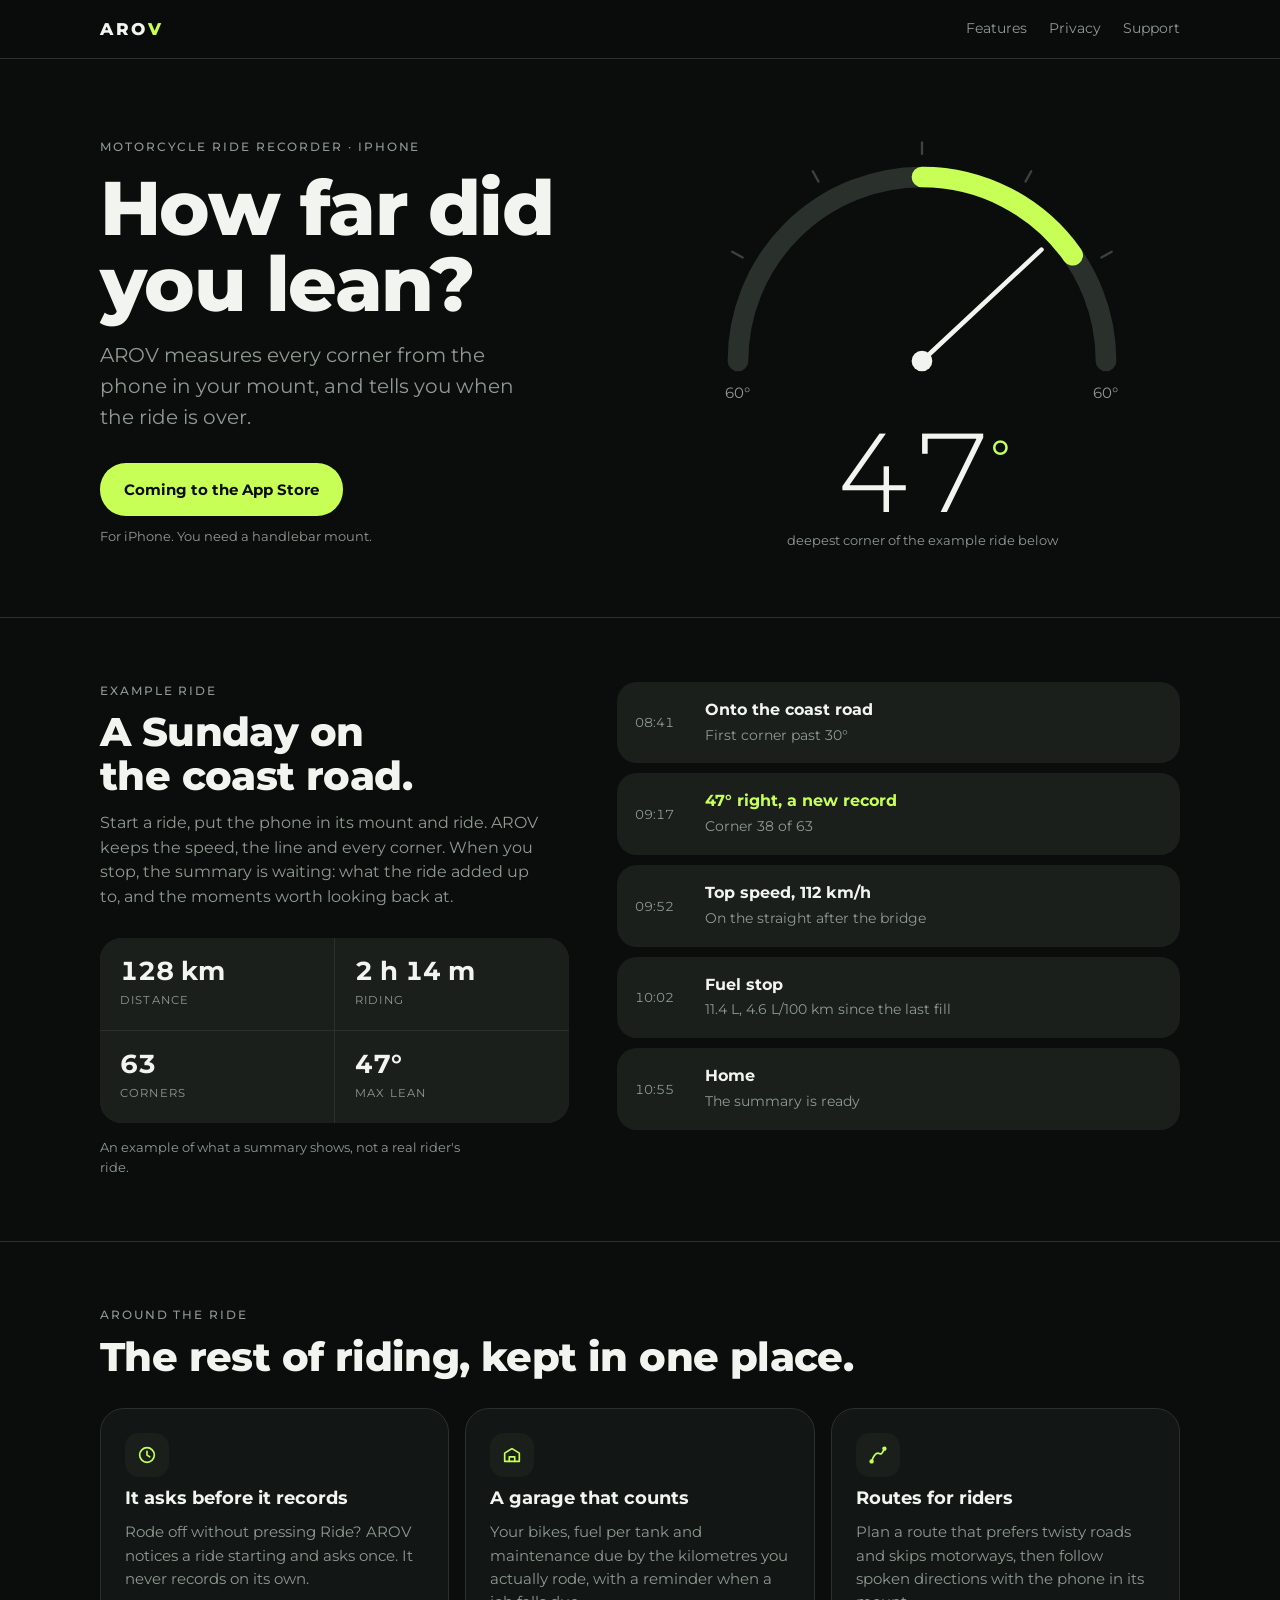
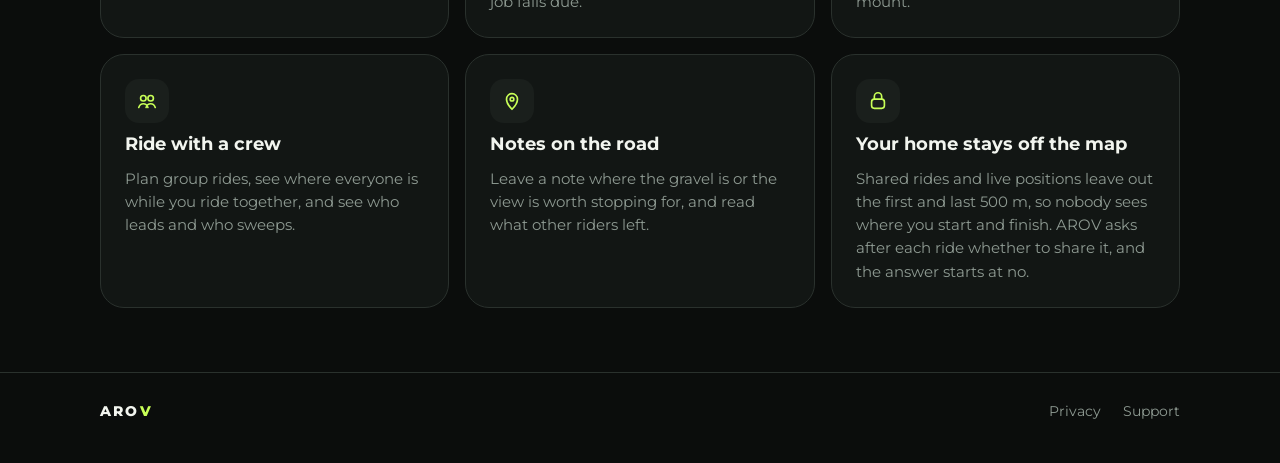
==== index.html @ 16f26c72 "AROV's public site: the lean gauge up front, privacy and support pages Lives in site/ and is publish" ====
<!doctype html>
<html lang="en">
<head>
<meta charset="utf-8">
<meta name="viewport" content="width=device-width, initial-scale=1, viewport-fit=cover">
<title>AROV — motorcycle ride recorder</title>
<meta name="description" content="AROV records your motorcycle rides from the mount: speed, corners and how far you lean, with a summary waiting when you stop.">
<meta name="theme-color" content="#0B0D0C">
<link rel="icon" href="favicon.png">
<link rel="stylesheet" href="style.css">
</head>
<body>
<header class="top gutter">
  <div class="inner">
    <a class="word" href="./">ARO<i>V</i></a>
    <nav><a href="#ride">Features</a><a href="privacy.html">Privacy</a><a href="support.html">Support</a></nav>
  </div>
</header>

<main>
  <section class="hero gutter">
    <div class="inner">
      <div>
        <p class="eyebrow">Motorcycle ride recorder · iPhone</p>
        <h1>How far did you lean?</h1>
        <p class="lede">AROV measures every corner from the phone in your mount, and tells you when the ride is over.</p>
        <div class="cta">
          <span class="pill go">Coming to the App Store</span>
          <small>For iPhone. You need a handlebar mount.</small>
        </div>
      </div>
      <div class="dial" role="img" aria-label="A lean angle gauge reading 47 degrees">
        <svg viewBox="0 0 400 244" aria-hidden="true">
          <path d="M40 200 A160 160 0 0 1 360 200" stroke="#2A312D" stroke-width="18" fill="none" stroke-linecap="round"/>
          <path d="M200 40 A160 160 0 0 1 331 108" stroke="#C8FF57" stroke-width="18" fill="none" stroke-linecap="round"/>
          <g stroke="#3A433D" stroke-width="2" stroke-linecap="round">
            <line x1="200" y1="20" x2="200" y2="10"/><line x1="290" y1="44" x2="295" y2="35"/><line x1="356" y1="110" x2="365" y2="105"/>
            <line x1="110" y1="44" x2="105" y2="35"/><line x1="44" y1="110" x2="35" y2="105"/>
          </g>
          <g fill="#8E9A92" font-size="13" font-family="Montserrat, sans-serif" text-anchor="middle">
            <text x="40" y="232">60°</text><text x="360" y="232">60°</text>
          </g>
          <g class="needle"><line x1="200" y1="200" x2="200" y2="58" stroke="#F2F5EF" stroke-width="4" stroke-linecap="round"/></g>
          <circle cx="200" cy="200" r="9" fill="#F2F5EF"/>
        </svg>
        <div class="read"><b>47<sup>°</sup></b><span>deepest corner of the example ride below</span></div>
      </div>
    </div>
  </section>

  <section class="ride gutter" id="ride">
    <div class="inner">
      <div class="intro">
        <p class="eyebrow">Example ride</p>
        <h2>A Sunday on the coast road.</h2>
        <p>Start a ride, put the phone in its mount and ride. AROV keeps the speed, the line and every corner. When you stop, the summary is waiting: what the ride added up to, and the moments worth looking back at.</p>
        <div class="stats">
          <div><b>128 km</b><span>Distance</span></div>
          <div><b>2 h 14 m</b><span>Riding</span></div>
          <div><b>63</b><span>Corners</span></div>
          <div><b>47°</b><span>Max lean</span></div>
        </div>
        <p class="note">An example of what a summary shows, not a real rider's ride.</p>
      </div>
      <ol class="moments">
        <li><time>08:41</time><div><b>Onto the coast road</b><span>First corner past 30°</span></div></li>
        <li class="hi"><time>09:17</time><div><b>47° right, a new record</b><span>Corner 38 of 63</span></div></li>
        <li><time>09:52</time><div><b>Top speed, 112 km/h</b><span>On the straight after the bridge</span></div></li>
        <li><time>10:02</time><div><b>Fuel stop</b><span>11.4 L, 4.6 L/100 km since the last fill</span></div></li>
        <li><time>10:55</time><div><b>Home</b><span>The summary is ready</span></div></li>
      </ol>
    </div>
  </section>

  <section class="more gutter">
    <div class="inner">
      <p class="eyebrow">Around the ride</p>
      <h2>The rest of riding, kept in one place.</h2>
      <div class="grid">
        <article class="feat">
          <div class="ic"><svg viewBox="0 0 24 24"><circle cx="12" cy="12" r="8"/><path d="M12 8v4l3 2"/></svg></div>
          <h3>It asks before it records</h3>
          <p>Rode off without pressing Ride? AROV notices a ride starting and asks once. It never records on its own.</p>
        </article>
        <article class="feat">
          <div class="ic"><svg viewBox="0 0 24 24"><path d="M4 10l8-5 8 5v9H4z"/><path d="M9 19v-5h6v5"/></svg></div>
          <h3>A garage that counts</h3>
          <p>Your bikes, fuel per tank and maintenance due by the kilometres you actually rode, with a reminder when a job falls due.</p>
        </article>
        <article class="feat">
          <div class="ic"><svg viewBox="0 0 24 24"><path d="M5 19c2-6 4-9 7-9s3 4 7-5"/><circle cx="5" cy="19" r="1.5"/><circle cx="19" cy="5" r="1.5"/></svg></div>
          <h3>Routes for riders</h3>
          <p>Plan a route that prefers twisty roads and skips motorways, then follow spoken directions with the phone in its mount.</p>
        </article>
        <article class="feat">
          <div class="ic"><svg viewBox="0 0 24 24"><circle cx="8" cy="9" r="3"/><circle cx="16" cy="9" r="3"/><path d="M3 19c1-3 3-4 5-4s4 1 5 4M11 19c1-3 3-4 5-4s4 1 5 4"/></svg></div>
          <h3>Ride with a crew</h3>
          <p>Plan group rides, see where everyone is while you ride together, and see who leads and who sweeps.</p>
        </article>
        <article class="feat">
          <div class="ic"><svg viewBox="0 0 24 24"><path d="M12 21s-6-6-6-11a6 6 0 0 1 12 0c0 5-6 11-6 11z"/><circle cx="12" cy="10" r="2"/></svg></div>
          <h3>Notes on the road</h3>
          <p>Leave a note where the gravel is or the view is worth stopping for, and read what other riders left.</p>
        </article>
        <article class="feat">
          <div class="ic"><svg viewBox="0 0 24 24"><rect x="5" y="10" width="14" height="10" rx="3"/><path d="M8 10V7a4 4 0 0 1 8 0v3"/></svg></div>
          <h3>Your home stays off the map</h3>
          <p>Shared rides and live positions leave out the first and last 500 m, so nobody sees where you start and finish. AROV asks after each ride whether to share it, and the answer starts at no.</p>
        </article>
      </div>
    </div>
  </section>
</main>

<footer class="gutter">
  <div class="inner">
    <span class="word">ARO<i>V</i></span>
    <a href="privacy.html">Privacy</a>
    <a href="support.html">Support</a>
  </div>
</footer>
</body>
</html>
---- style.css ----
/* AROV's public site. Dark only, like the app. Montserrat stands in for Gotham,
   which is licensed for the app and may not be served from a public page. */

@font-face { font-family: "Montserrat"; font-weight: 300; font-display: swap; src: url("fonts/montserrat-latin-300-normal.woff2") format("woff2"); }
@font-face { font-family: "Montserrat"; font-weight: 400; font-display: swap; src: url("fonts/montserrat-latin-400-normal.woff2") format("woff2"); }
@font-face { font-family: "Montserrat"; font-weight: 500; font-display: swap; src: url("fonts/montserrat-latin-500-normal.woff2") format("woff2"); }
@font-face { font-family: "Montserrat"; font-weight: 700; font-display: swap; src: url("fonts/montserrat-latin-700-normal.woff2") format("woff2"); }
@font-face { font-family: "Montserrat"; font-weight: 800; font-display: swap; src: url("fonts/montserrat-latin-800-normal.woff2") format("woff2"); }

:root {
  --ink: #0B0D0C;
  --night: #121614;
  --card: #1A1F1C;
  --line: #2A312D;
  --fg: #F2F5EF;
  --muted: #8E9A92;
  --lime: #C8FF57;
  --font: "Montserrat", "Gotham", system-ui, -apple-system, sans-serif;
  color-scheme: dark;
}

* { box-sizing: border-box; }
html { -webkit-text-size-adjust: 100%; }
body { margin: 0; background: var(--ink); color: var(--fg); font-family: var(--font); font-size: 16px; line-height: 1.55; }
a { color: inherit; }
a:focus-visible { outline: 2px solid var(--lime); outline-offset: 3px; border-radius: 4px; }

.gutter { padding-left: max(20px, env(safe-area-inset-left, 0px)); padding-right: max(20px, env(safe-area-inset-right, 0px)); }
.inner { max-width: 1080px; margin: 0 auto; }

/* header */
.top { position: sticky; top: 0; z-index: 5; background: color-mix(in srgb, var(--ink) 86%, transparent); backdrop-filter: blur(10px); -webkit-backdrop-filter: blur(10px); border-bottom: 1px solid var(--line); }
.top .inner { display: flex; align-items: center; gap: 24px; padding-block: 16px; }
.word { font-weight: 800; letter-spacing: .16em; font-size: 17px; text-decoration: none; }
.word i { font-style: normal; color: var(--lime); }
.top nav { margin-left: auto; display: flex; gap: 22px; font-size: 14px; }
.top nav a { color: var(--muted); text-decoration: none; }
.top nav a:hover, .top nav a[aria-current] { color: var(--fg); }

/* type */
.eyebrow { font-size: 12px; letter-spacing: .16em; text-transform: uppercase; color: var(--muted); font-weight: 500; margin: 0; }
h1, h2, h3 { text-wrap: balance; margin: 0; }
h1 { font-weight: 800; font-size: clamp(40px, 7vw, 76px); line-height: 1; letter-spacing: -0.02em; margin-block: 14px 18px; }
h2 { font-weight: 800; font-size: clamp(28px, 4vw, 40px); line-height: 1.08; letter-spacing: -0.015em; margin-block: 10px 14px; }
h3 { font-weight: 700; font-size: 18px; line-height: 1.3; }
.lede { font-size: clamp(17px, 2vw, 20px); color: var(--muted); max-width: 34ch; margin: 0; }
p { margin: 0; }

.pill { display: inline-flex; align-items: center; gap: 10px; border-radius: 26px; padding: 15px 24px; font-weight: 700; font-size: 15px; text-decoration: none; }
.pill.go { background: var(--lime); color: var(--ink); }

/* hero */
.hero .inner { display: grid; grid-template-columns: minmax(0, 1fr) minmax(0, 1fr); gap: 48px; align-items: center; padding-block: 72px 64px; }
.hero .cta { margin-top: 30px; display: flex; flex-direction: column; align-items: flex-start; gap: 10px; }
.hero .cta small { color: var(--muted); font-size: 13px; }
.dial { position: relative; max-width: 460px; width: 100%; justify-self: center; }
.dial svg { display: block; width: 100%; height: auto; }
.needle { transform-origin: 200px 200px; transform: rotate(47deg); }
@media (prefers-reduced-motion: no-preference) {
  .needle { animation: lean 7s ease-in-out infinite; }
  @keyframes lean { 0%, 100% { transform: rotate(-12deg); } 28% { transform: rotate(47deg); } 52% { transform: rotate(6deg); } 76% { transform: rotate(-36deg); } }
}
.dial .read { text-align: center; margin-top: 4px; }
.dial .read b { display: block; font-weight: 300; font-size: clamp(64px, 11vw, 112px); line-height: 1; font-variant-numeric: tabular-nums; }
.dial .read b sup { font-size: .4em; color: var(--lime); font-weight: 500; vertical-align: .9em; }
.dial .read span { font-size: 13px; color: var(--muted); }

/* sample ride */
.ride { border-top: 1px solid var(--line); }
.ride .inner { padding-block: 64px; display: grid; grid-template-columns: minmax(0, 5fr) minmax(0, 6fr); gap: 48px; }
.ride .intro p:not(.eyebrow) { color: var(--muted); max-width: 40ch; }
.stats { display: grid; grid-template-columns: repeat(2, minmax(0, 1fr)); gap: 1px; background: var(--line); border-radius: 22px; overflow: hidden; margin-top: 28px; }
.stats div { background: var(--card); padding: 18px 20px; font-variant-numeric: tabular-nums; }
.stats b { display: block; font-size: 26px; font-weight: 700; line-height: 1.2; }
.stats span { font-size: 11.5px; color: var(--muted); letter-spacing: .1em; text-transform: uppercase; }
.moments { list-style: none; margin: 0; padding: 0; display: grid; gap: 10px; align-content: start; }
.moments li { display: grid; grid-template-columns: 56px minmax(0, 1fr); gap: 14px; align-items: center; background: var(--card); border-radius: 20px; padding: 16px 18px; }
.moments time { font-size: 13px; color: var(--muted); font-variant-numeric: tabular-nums; }
.moments b { display: block; font-weight: 700; }
.moments span { font-size: 14px; color: var(--muted); }
.moments .hi b { color: var(--lime); }
.note { font-size: 13px; color: var(--muted); margin-top: 14px; }

/* features */
.more { border-top: 1px solid var(--line); }
.more .inner { padding-block: 64px; }
.grid { display: grid; grid-template-columns: repeat(3, minmax(0, 1fr)); gap: 16px; margin-top: 30px; }
.feat { background: var(--night); border: 1px solid var(--line); border-radius: 24px; padding: 24px; display: grid; gap: 10px; align-content: start; }
.feat .ic { width: 44px; height: 44px; border-radius: 14px; background: var(--card); display: grid; place-items: center; }
.feat .ic svg { width: 22px; height: 22px; stroke: var(--lime); fill: none; stroke-width: 1.8; stroke-linecap: round; stroke-linejoin: round; }
.feat p { color: var(--muted); font-size: 15px; }

/* plain text pages */
.doc .inner { max-width: 720px; padding-block: 56px 72px; }
.doc h1 { font-size: clamp(36px, 6vw, 56px); }
.doc h2 { font-size: 22px; margin-block: 40px 10px; }
.doc p, .doc li { color: #C9D1CB; }
.doc p + p { margin-top: 12px; }
.doc ul { padding-left: 20px; display: grid; gap: 8px; margin: 12px 0 0; }
.doc strong { color: var(--fg); font-weight: 500; }
.doc .updated { color: var(--muted); font-size: 14px; }
.mail { display: inline-block; margin-top: 14px; font-weight: 700; font-size: 18px; color: var(--lime); text-decoration: none; border-bottom: 1px solid currentColor; }

/* footer */
footer { border-top: 1px solid var(--line); }
footer .inner { display: flex; flex-wrap: wrap; align-items: center; gap: 22px; padding-block: 28px 40px; font-size: 14px; color: var(--muted); }
footer .word { font-size: 14px; color: var(--fg); margin-right: auto; }
footer a { text-decoration: none; }
footer a:hover { color: var(--fg); }

@media (max-width: 860px) {
  .hero .inner, .ride .inner { grid-template-columns: minmax(0, 1fr); gap: 36px; }
  .hero .inner { padding-block: 44px 48px; }
  .grid { grid-template-columns: minmax(0, 1fr); }
  .top nav { gap: 16px; }
}
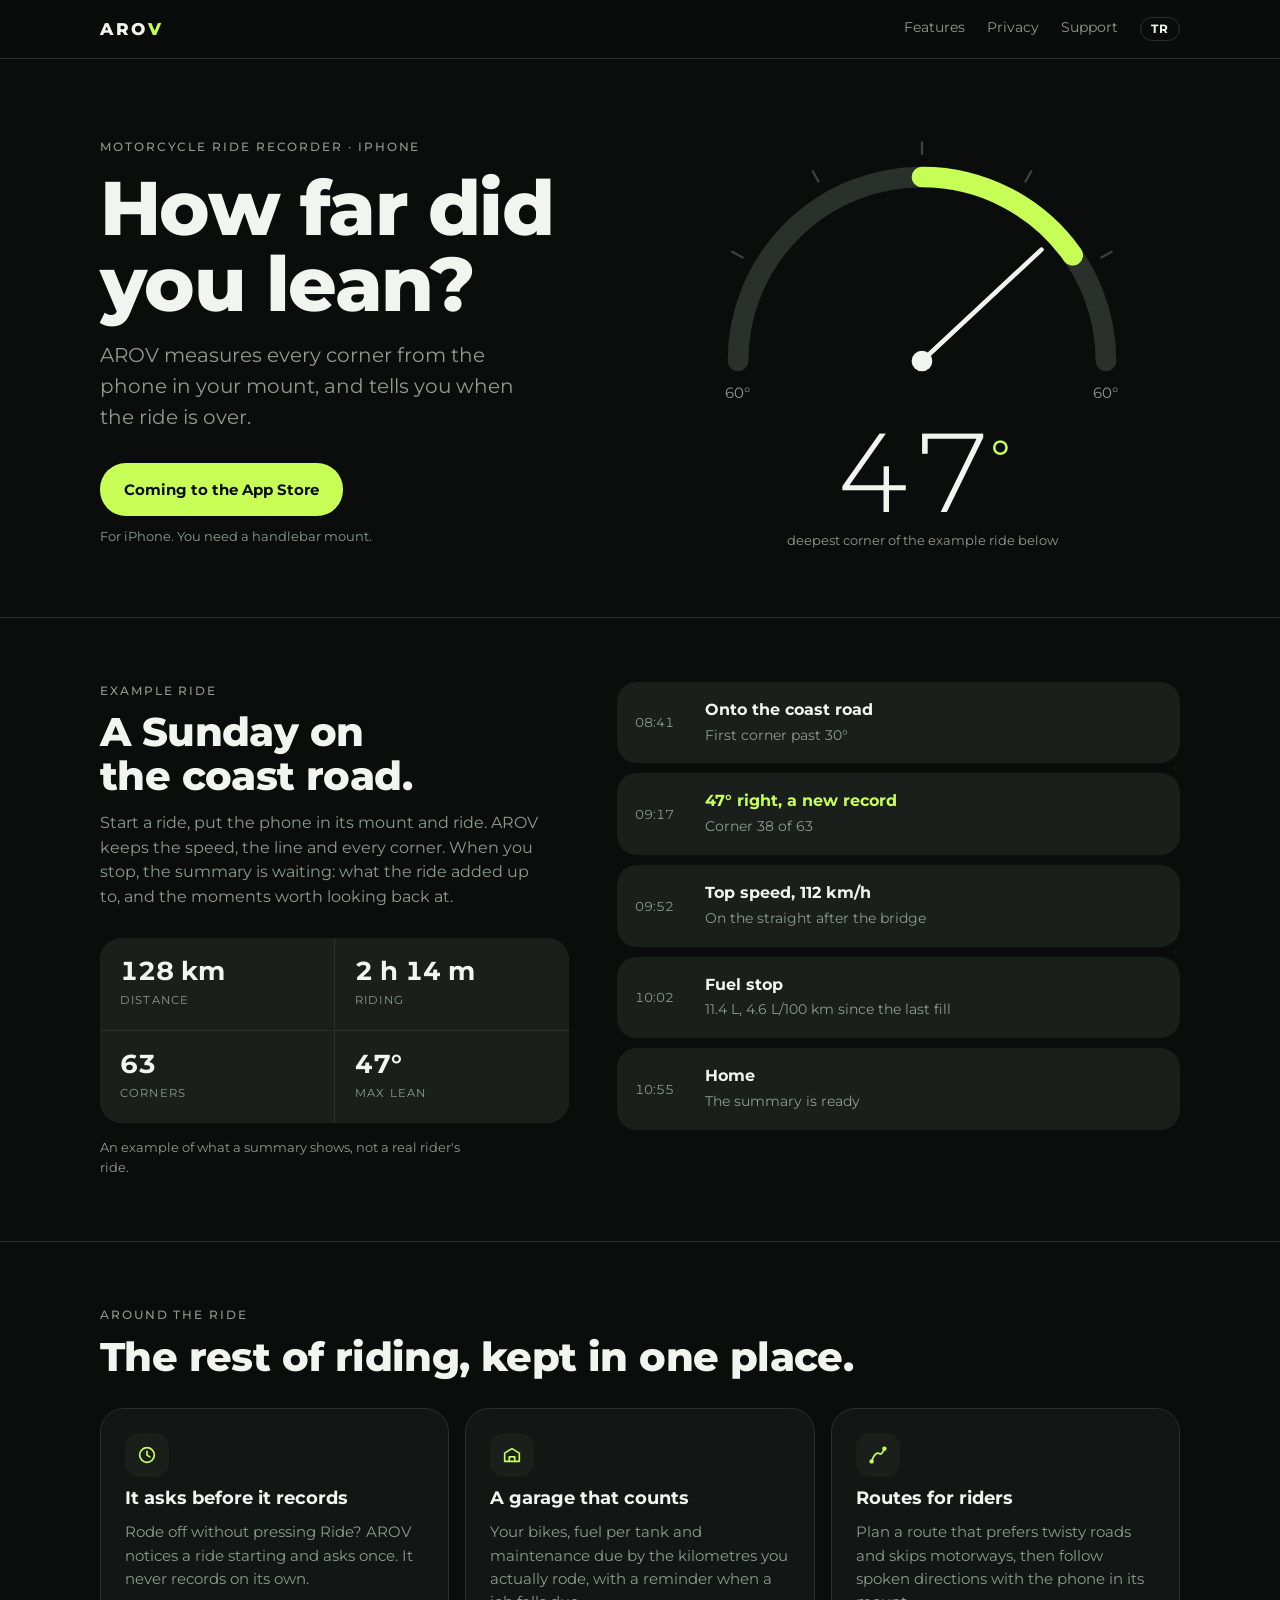
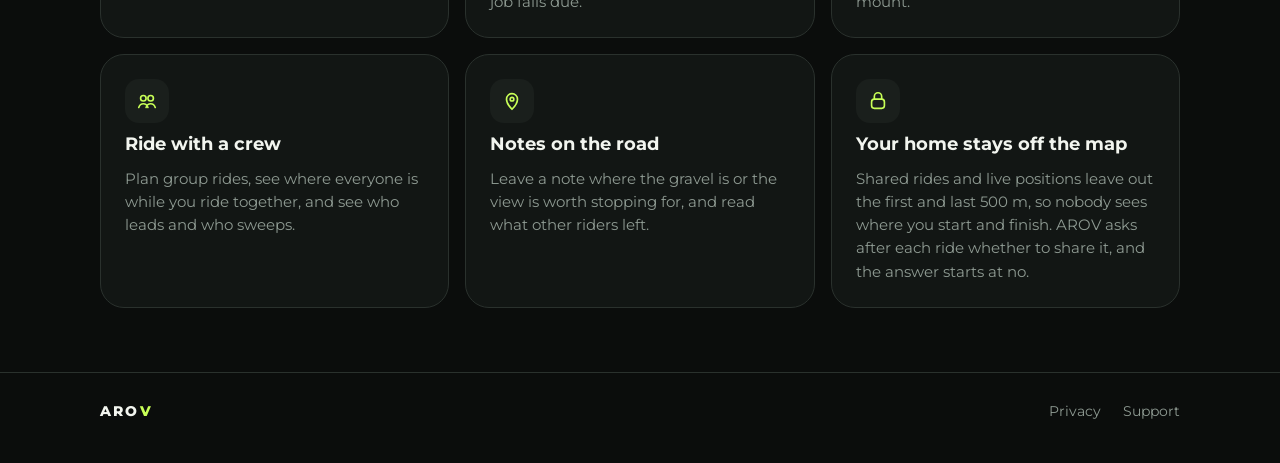
==== commit 6f67ae36: "The site in Turkish too, under /tr Same three pages, a TR/EN switch in the header and hreflang links" ====
--- a/index.html
+++ b/index.html
@@ -7,13 +7,16 @@
 <meta name="description" content="AROV records your motorcycle rides from the mount: speed, corners and how far you lean, with a summary waiting when you stop.">
 <meta name="theme-color" content="#0B0D0C">
 <link rel="icon" href="favicon.png">
+<link rel="alternate" hreflang="en" href="https://arov.app/">
+<link rel="alternate" hreflang="tr" href="https://arov.app/tr/">
+<link rel="alternate" hreflang="x-default" href="https://arov.app/">
 <link rel="stylesheet" href="style.css">
 </head>
 <body>
 <header class="top gutter">
   <div class="inner">
     <a class="word" href="./">ARO<i>V</i></a>
-    <nav><a href="#ride">Features</a><a href="privacy.html">Privacy</a><a href="support.html">Support</a></nav>
+    <nav><a href="#ride">Features</a><a href="privacy.html">Privacy</a><a href="support.html">Support</a><a class="lang" href="tr/" hreflang="tr" lang="tr" aria-label="Türkçe">TR</a></nav>
   </div>
 </header>
 
--- a/style.css
+++ b/style.css
@@ -1,11 +1,17 @@
 /* AROV's public site. Dark only, like the app. Montserrat stands in for Gotham,
    which is licensed for the app and may not be served from a public page. */
 
-@font-face { font-family: "Montserrat"; font-weight: 300; font-display: swap; src: url("fonts/montserrat-latin-300-normal.woff2") format("woff2"); }
-@font-face { font-family: "Montserrat"; font-weight: 400; font-display: swap; src: url("fonts/montserrat-latin-400-normal.woff2") format("woff2"); }
-@font-face { font-family: "Montserrat"; font-weight: 500; font-display: swap; src: url("fonts/montserrat-latin-500-normal.woff2") format("woff2"); }
-@font-face { font-family: "Montserrat"; font-weight: 700; font-display: swap; src: url("fonts/montserrat-latin-700-normal.woff2") format("woff2"); }
-@font-face { font-family: "Montserrat"; font-weight: 800; font-display: swap; src: url("fonts/montserrat-latin-800-normal.woff2") format("woff2"); }
+/* latin, then latin-ext for Turkish (ğ ş İ …) */
+@font-face { font-family: "Montserrat"; font-weight: 300; font-display: swap; src: url("fonts/montserrat-latin-300-normal.woff2") format("woff2"); unicode-range: U+0000-00FF,U+0131,U+0152-0153,U+02BB-02BC,U+02C6,U+02DA,U+02DC,U+0304,U+0308,U+0329,U+2000-206F,U+2074,U+20AC,U+2122,U+2191,U+2193,U+2212,U+2215,U+FEFF,U+FFFD; }
+@font-face { font-family: "Montserrat"; font-weight: 400; font-display: swap; src: url("fonts/montserrat-latin-400-normal.woff2") format("woff2"); unicode-range: U+0000-00FF,U+0131,U+0152-0153,U+02BB-02BC,U+02C6,U+02DA,U+02DC,U+0304,U+0308,U+0329,U+2000-206F,U+2074,U+20AC,U+2122,U+2191,U+2193,U+2212,U+2215,U+FEFF,U+FFFD; }
+@font-face { font-family: "Montserrat"; font-weight: 500; font-display: swap; src: url("fonts/montserrat-latin-500-normal.woff2") format("woff2"); unicode-range: U+0000-00FF,U+0131,U+0152-0153,U+02BB-02BC,U+02C6,U+02DA,U+02DC,U+0304,U+0308,U+0329,U+2000-206F,U+2074,U+20AC,U+2122,U+2191,U+2193,U+2212,U+2215,U+FEFF,U+FFFD; }
+@font-face { font-family: "Montserrat"; font-weight: 700; font-display: swap; src: url("fonts/montserrat-latin-700-normal.woff2") format("woff2"); unicode-range: U+0000-00FF,U+0131,U+0152-0153,U+02BB-02BC,U+02C6,U+02DA,U+02DC,U+0304,U+0308,U+0329,U+2000-206F,U+2074,U+20AC,U+2122,U+2191,U+2193,U+2212,U+2215,U+FEFF,U+FFFD; }
+@font-face { font-family: "Montserrat"; font-weight: 800; font-display: swap; src: url("fonts/montserrat-latin-800-normal.woff2") format("woff2"); unicode-range: U+0000-00FF,U+0131,U+0152-0153,U+02BB-02BC,U+02C6,U+02DA,U+02DC,U+0304,U+0308,U+0329,U+2000-206F,U+2074,U+20AC,U+2122,U+2191,U+2193,U+2212,U+2215,U+FEFF,U+FFFD; }
+@font-face { font-family: "Montserrat"; font-weight: 300; font-display: swap; src: url("fonts/montserrat-latin-ext-300-normal.woff2") format("woff2"); unicode-range: U+0100-02AF,U+0304,U+0308,U+0329,U+1E00-1E9F,U+1EF2-1EFF,U+2020,U+20A0-20AB,U+20AD-20C0,U+2113,U+2C60-2C7F,U+A720-A7FF; }
+@font-face { font-family: "Montserrat"; font-weight: 400; font-display: swap; src: url("fonts/montserrat-latin-ext-400-normal.woff2") format("woff2"); unicode-range: U+0100-02AF,U+0304,U+0308,U+0329,U+1E00-1E9F,U+1EF2-1EFF,U+2020,U+20A0-20AB,U+20AD-20C0,U+2113,U+2C60-2C7F,U+A720-A7FF; }
+@font-face { font-family: "Montserrat"; font-weight: 500; font-display: swap; src: url("fonts/montserrat-latin-ext-500-normal.woff2") format("woff2"); unicode-range: U+0100-02AF,U+0304,U+0308,U+0329,U+1E00-1E9F,U+1EF2-1EFF,U+2020,U+20A0-20AB,U+20AD-20C0,U+2113,U+2C60-2C7F,U+A720-A7FF; }
+@font-face { font-family: "Montserrat"; font-weight: 700; font-display: swap; src: url("fonts/montserrat-latin-ext-700-normal.woff2") format("woff2"); unicode-range: U+0100-02AF,U+0304,U+0308,U+0329,U+1E00-1E9F,U+1EF2-1EFF,U+2020,U+20A0-20AB,U+20AD-20C0,U+2113,U+2C60-2C7F,U+A720-A7FF; }
+@font-face { font-family: "Montserrat"; font-weight: 800; font-display: swap; src: url("fonts/montserrat-latin-ext-800-normal.woff2") format("woff2"); unicode-range: U+0100-02AF,U+0304,U+0308,U+0329,U+1E00-1E9F,U+1EF2-1EFF,U+2020,U+20A0-20AB,U+20AD-20C0,U+2113,U+2C60-2C7F,U+A720-A7FF; }
 
 :root {
   --ink: #0B0D0C;
@@ -36,6 +42,8 @@
 .top nav { margin-left: auto; display: flex; gap: 22px; font-size: 14px; }
 .top nav a { color: var(--muted); text-decoration: none; }
 .top nav a:hover, .top nav a[aria-current] { color: var(--fg); }
+.top nav a.lang { border: 1px solid var(--line); border-radius: 99px; padding: 2px 10px; font-size: 12px; font-weight: 700; letter-spacing: .08em; color: var(--fg); }
+.top nav a.lang:hover { border-color: var(--lime); }
 
 /* type */
 .eyebrow { font-size: 12px; letter-spacing: .16em; text-transform: uppercase; color: var(--muted); font-weight: 500; margin: 0; }
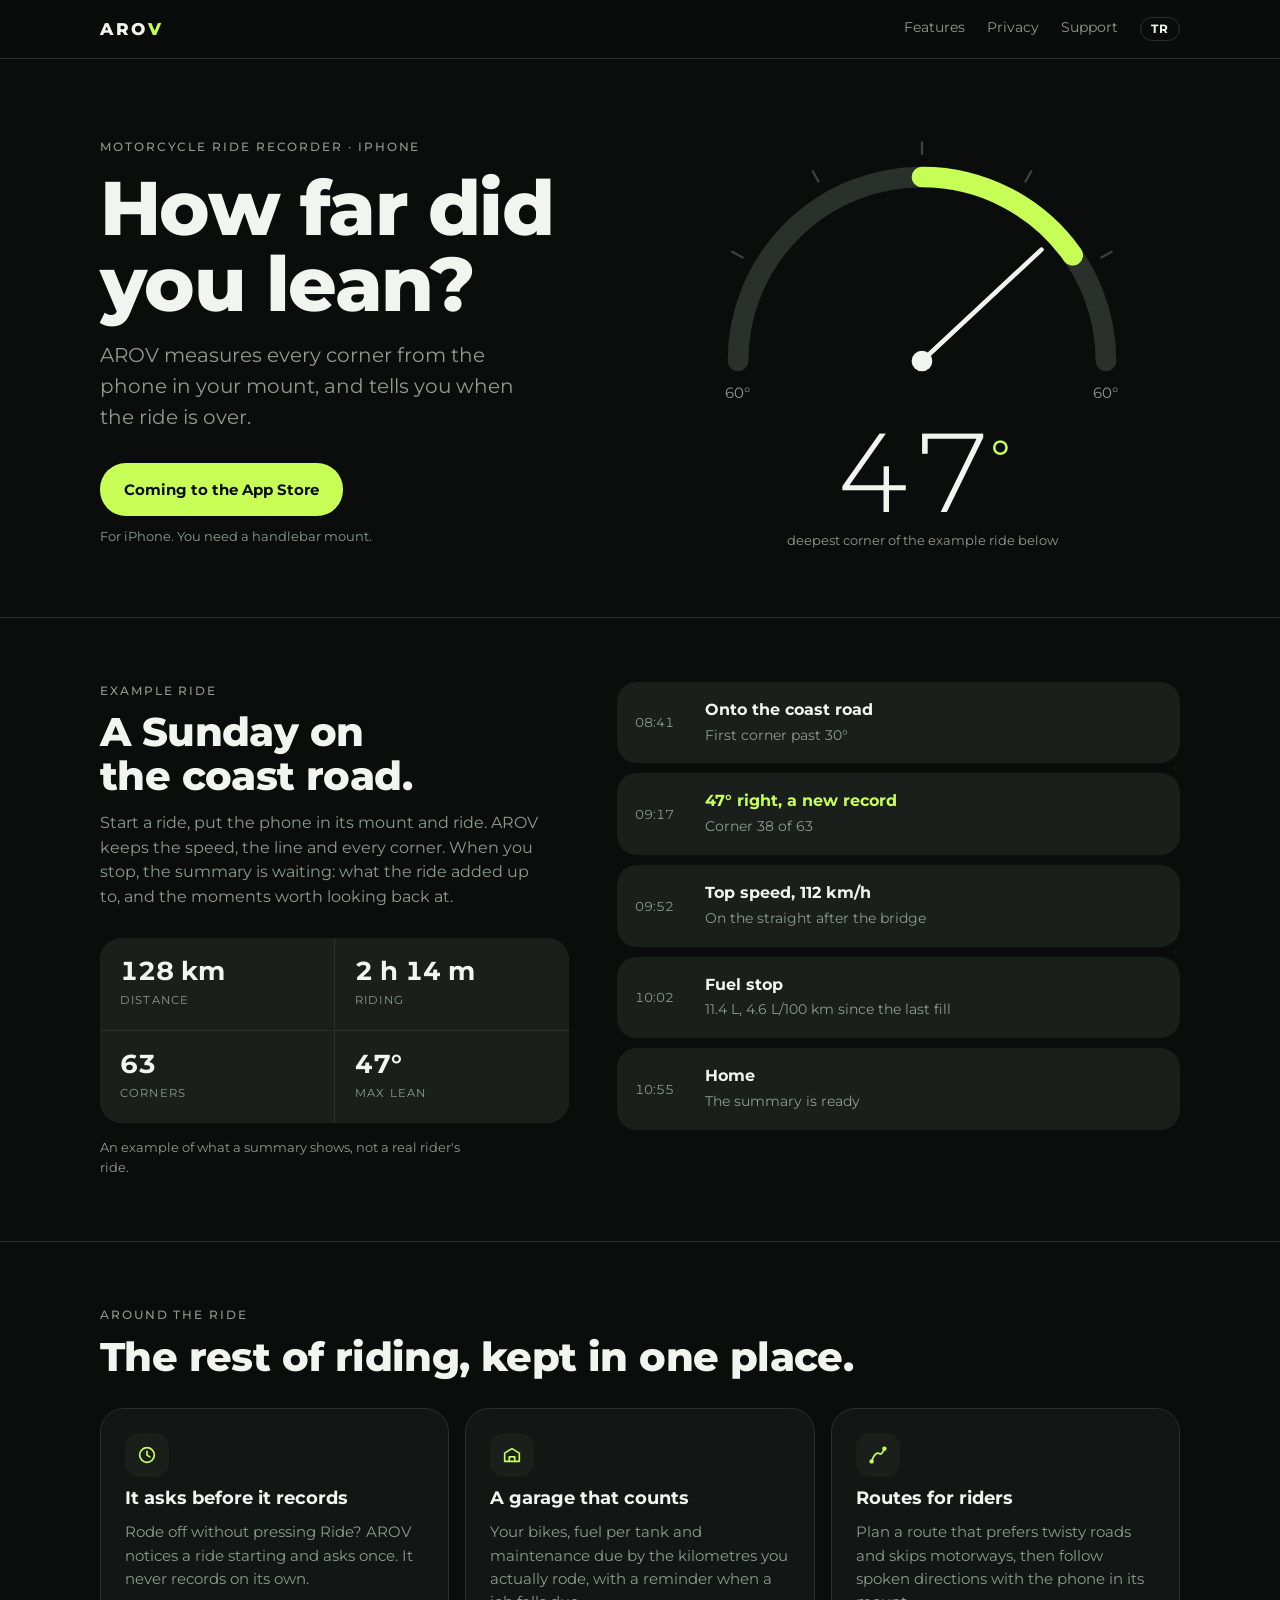
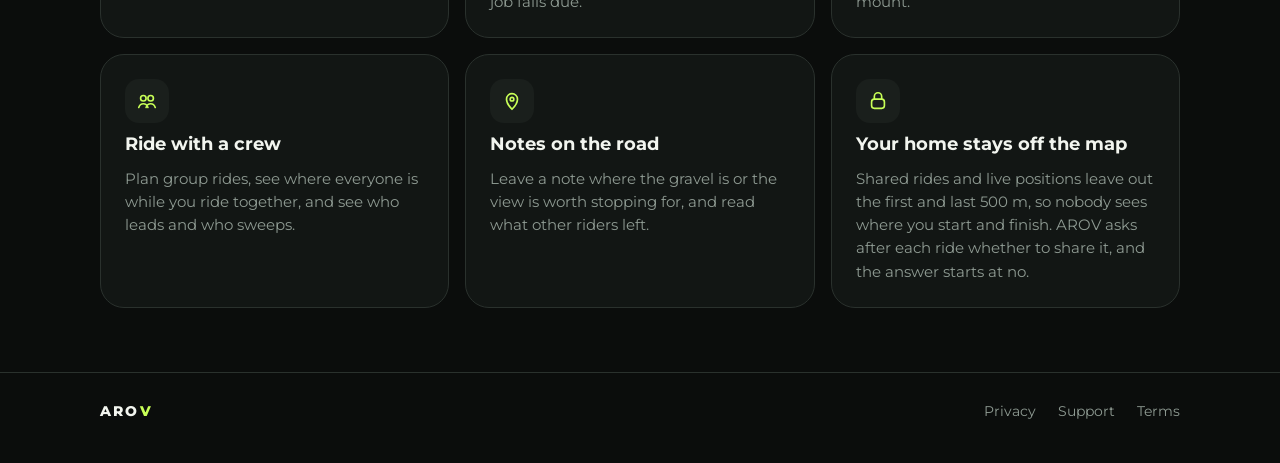
==== commit c6c81c02: "Terms of use on the site, in English and Turkish Who AROV is with, riding first, the account, what i" ====
--- a/index.html
+++ b/index.html
@@ -7,6 +7,15 @@
 <meta name="description" content="AROV records your motorcycle rides from the mount: speed, corners and how far you lean, with a summary waiting when you stop.">
 <meta name="theme-color" content="#0B0D0C">
 <link rel="icon" href="favicon.png">
+<link rel="apple-touch-icon" href="apple-touch-icon.png">
+<meta property="og:type" content="website">
+<meta property="og:site_name" content="AROV">
+<meta property="og:title" content="AROV — motorcycle ride recorder">
+<meta property="og:description" content="AROV records your motorcycle rides from the mount: speed, corners and how far you lean, with a summary waiting when you stop.">
+<meta property="og:url" content="https://arov.app/">
+<meta property="og:image" content="https://arov.app/og.png">
+<meta property="og:locale" content="en_US">
+<meta name="twitter:card" content="summary_large_image">
 <link rel="alternate" hreflang="en" href="https://arov.app/">
 <link rel="alternate" hreflang="tr" href="https://arov.app/tr/">
 <link rel="alternate" hreflang="x-default" href="https://arov.app/">
@@ -120,6 +129,7 @@
     <span class="word">ARO<i>V</i></span>
     <a href="privacy.html">Privacy</a>
     <a href="support.html">Support</a>
+    <a href="terms.html">Terms</a>
   </div>
 </footer>
 </body>
